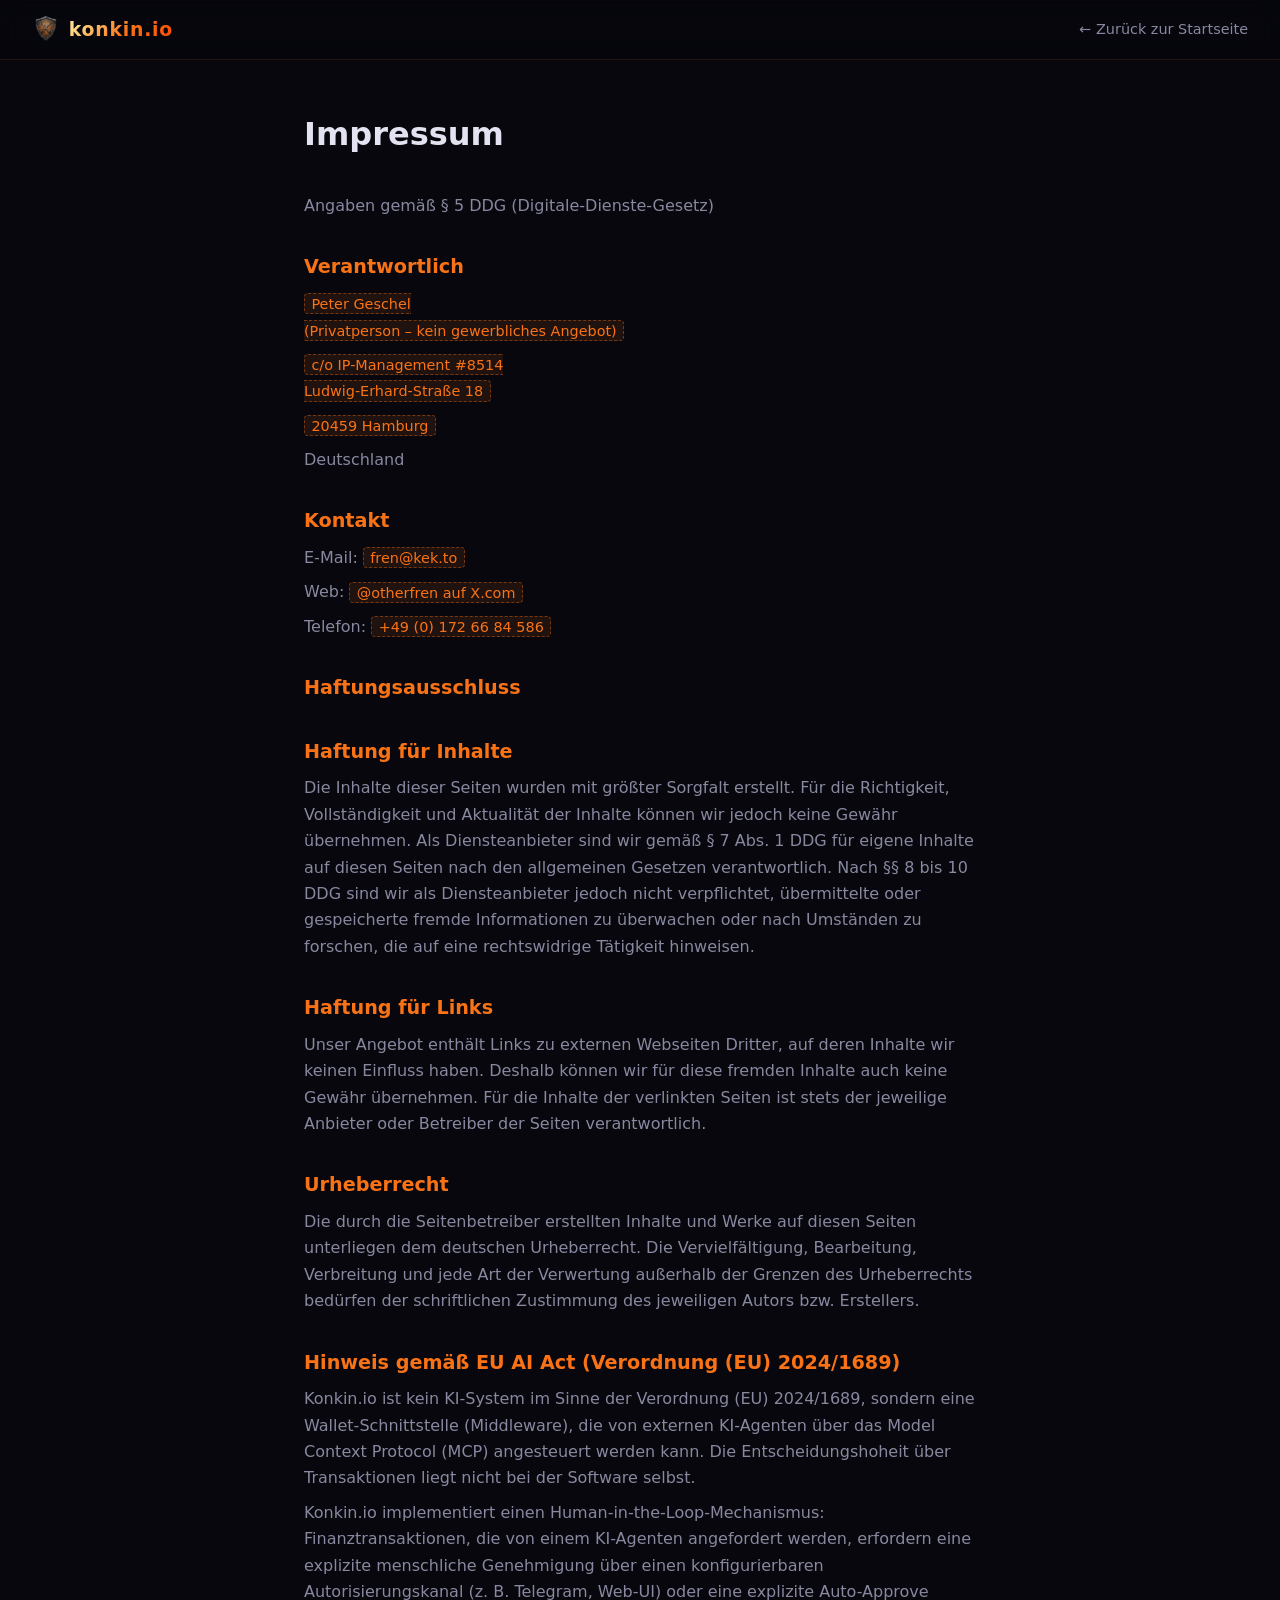
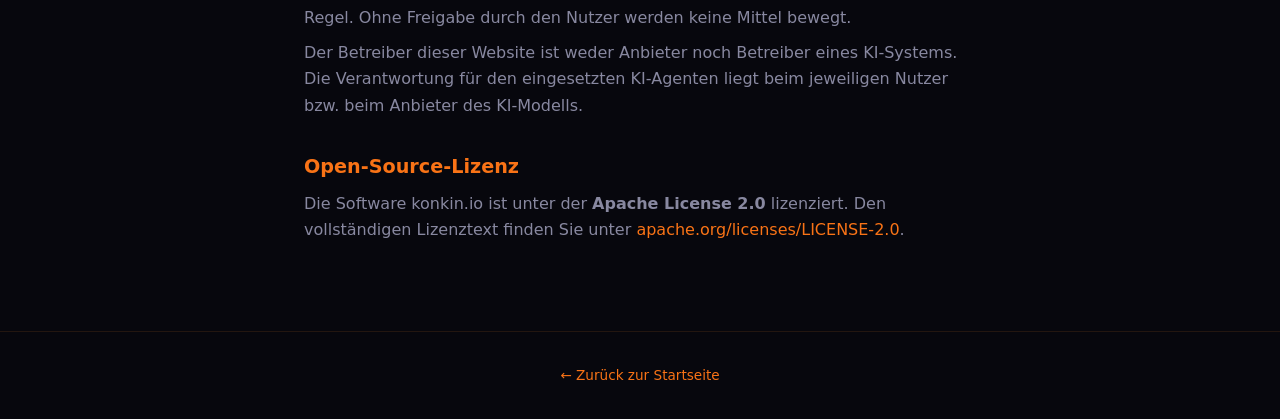
==== documents/landing_page/impressum.html @ c4f493b9 "impressum + lizenz" ====
<!DOCTYPE html>
<html lang="de">
<head>
  <meta charset="UTF-8">
  <meta name="viewport" content="width=device-width, initial-scale=1.0">
  <title>Impressum — konkin.io</title>
  <link rel="icon" type="image/png" href="images/logo_low.png">
  <style>
    :root {
      --bg:      #07070d;
      --bg2:     #0d0d1a;
      --border:  rgba(160, 90, 30, 0.18);
      --text:    #e2e2f0;
      --muted:   #8888a0;
      --accent:  #f97316;
    }

    *, *::before, *::after { box-sizing: border-box; margin: 0; padding: 0; }
    html { scroll-behavior: smooth; }

    body {
      background: var(--bg);
      color: var(--text);
      font-family: 'Segoe UI', system-ui, -apple-system, sans-serif;
      line-height: 1.65;
    }

    a { color: var(--accent); text-decoration: none; }
    a:hover { text-decoration: underline; }

    nav {
      position: sticky;
      top: 0;
      z-index: 100;
      display: flex;
      align-items: center;
      justify-content: space-between;
      padding: 0 2rem;
      height: 60px;
      background: rgba(7, 7, 13, 0.85);
      backdrop-filter: blur(12px);
      border-bottom: 1px solid var(--border);
    }

    .nav-logo {
      display: flex;
      align-items: center;
      gap: 0.55rem;
      font-weight: 800;
      font-size: 1.18rem;
      letter-spacing: 0.04em;
      background: linear-gradient(135deg, #ffffff 0%, #ffd580 35%, #f97316 65%, #ff4500 100%);
      -webkit-background-clip: text;
      -webkit-text-fill-color: transparent;
      background-clip: text;
      text-decoration: none;
    }
    .nav-logo:hover { text-decoration: none; }
    .nav-logo img { width: 28px; height: 28px; object-fit: contain; border-radius: 6px; }

    main {
      max-width: 720px;
      margin: 0 auto;
      padding: 3rem 1.5rem 5rem;
    }

    h1 {
      font-size: 2rem;
      font-weight: 800;
      margin-bottom: 2rem;
    }

    h2 {
      font-size: 1.2rem;
      font-weight: 700;
      margin-top: 2rem;
      margin-bottom: 0.5rem;
      color: var(--accent);
    }

    p, address {
      font-style: normal;
      color: var(--muted);
      margin-bottom: 0.5rem;
    }

    .placeholder {
      color: var(--accent);
      background: rgba(249, 115, 22, 0.1);
      border: 1px dashed rgba(249, 115, 22, 0.4);
      padding: 0.1rem 0.4rem;
      border-radius: 4px;
      font-size: 0.9em;
    }

    footer {
      border-top: 1px solid var(--border);
      padding: 2rem 1.5rem;
      text-align: center;
      color: var(--muted);
      font-size: 0.85rem;
    }
  </style>
</head>
<body>

<nav>
  <a class="nav-logo" href="index.html">
    <img src="images/logo_low.png" alt="konkin.io logo">
    konkin.io
  </a>
  <a href="index.html" style="color: var(--muted); font-size: 0.9rem;">&larr; Zurück zur Startseite</a>
</nav>

<main>
  <h1>Impressum</h1>
  <p>Angaben gemäß § 5 DDG (Digitale-Dienste-Gesetz)</p>

  <h2>Verantwortlich</h2>
  <address>
    <p><span class="placeholder">Peter Geschel<br/>
  (Privatperson – kein gewerbliches Angebot)</span></p>
    <p><span class="placeholder">c/o IP-Management #8514<br/>Ludwig-Erhard-Straße 18</span></p>
    <p><span class="placeholder">20459 Hamburg</span></p>
    <p>Deutschland</p>
  </address>

  <h2>Kontakt</h2>
  <p>E-Mail: <span class="placeholder">fren@kek.to</span></p>
  <p>Web: <span class="placeholder">@otherfren auf X.com</span></p>
  <p>Telefon: <span class="placeholder">+49 (0) 172 66 84 586</span></p>

  <h2>Haftungsausschluss</h2>

  <h2>Haftung für Inhalte</h2>
  <p>
    Die Inhalte dieser Seiten wurden mit größter Sorgfalt erstellt. Für die Richtigkeit, Vollständigkeit und Aktualität der Inhalte können wir jedoch keine Gewähr übernehmen. Als Diensteanbieter sind wir gemäß § 7 Abs. 1 DDG für eigene Inhalte auf diesen Seiten nach den allgemeinen Gesetzen verantwortlich. Nach §§ 8 bis 10 DDG sind wir als Diensteanbieter jedoch nicht verpflichtet, übermittelte oder gespeicherte fremde Informationen zu überwachen oder nach Umständen zu forschen, die auf eine rechtswidrige Tätigkeit hinweisen.
  </p>

  <h2>Haftung für Links</h2>
  <p>
    Unser Angebot enthält Links zu externen Webseiten Dritter, auf deren Inhalte wir keinen Einfluss haben. Deshalb können wir für diese fremden Inhalte auch keine Gewähr übernehmen. Für die Inhalte der verlinkten Seiten ist stets der jeweilige Anbieter oder Betreiber der Seiten verantwortlich.
  </p>

  <h2>Urheberrecht</h2>
  <p>
    Die durch die Seitenbetreiber erstellten Inhalte und Werke auf diesen Seiten unterliegen dem deutschen Urheberrecht. Die Vervielfältigung, Bearbeitung, Verbreitung und jede Art der Verwertung außerhalb der Grenzen des Urheberrechts bedürfen der schriftlichen Zustimmung des jeweiligen Autors bzw. Erstellers.
  </p>

  <h2>Hinweis gemäß EU AI Act (Verordnung (EU) 2024/1689)</h2>
  <p>
    Konkin.io ist kein KI-System im Sinne der Verordnung (EU) 2024/1689, sondern eine Wallet-Schnittstelle (Middleware), die von externen KI-Agenten über das Model Context Protocol (MCP) angesteuert werden kann. Die Entscheidungshoheit über Transaktionen liegt nicht bei der Software selbst.
  </p>
  <p>
    Konkin.io implementiert einen Human-in-the-Loop-Mechanismus: Finanztransaktionen, die von einem KI-Agenten angefordert werden, erfordern eine explizite menschliche Genehmigung über einen konfigurierbaren Autorisierungskanal (z.&nbsp;B. Telegram, Web-UI) oder eine explizite Auto-Approve Regel. Ohne Freigabe durch den Nutzer werden keine Mittel bewegt.
  </p>
  <p>
    Der Betreiber dieser Website ist weder Anbieter noch Betreiber eines KI-Systems. Die Verantwortung für den eingesetzten KI-Agenten liegt beim jeweiligen Nutzer bzw. beim Anbieter des KI-Modells.
  </p>

  <h2>Open-Source-Lizenz</h2>
  <p>
    Die Software konkin.io ist unter der <strong>Apache License 2.0</strong> lizenziert. Den vollständigen Lizenztext finden Sie unter
    <a href="https://www.apache.org/licenses/LICENSE-2.0" target="_blank" rel="noopener">apache.org/licenses/LICENSE-2.0</a>.
  </p>
</main>

<footer>
  <a href="index.html">&larr; Zurück zur Startseite</a>
</footer>

</body>
</html>
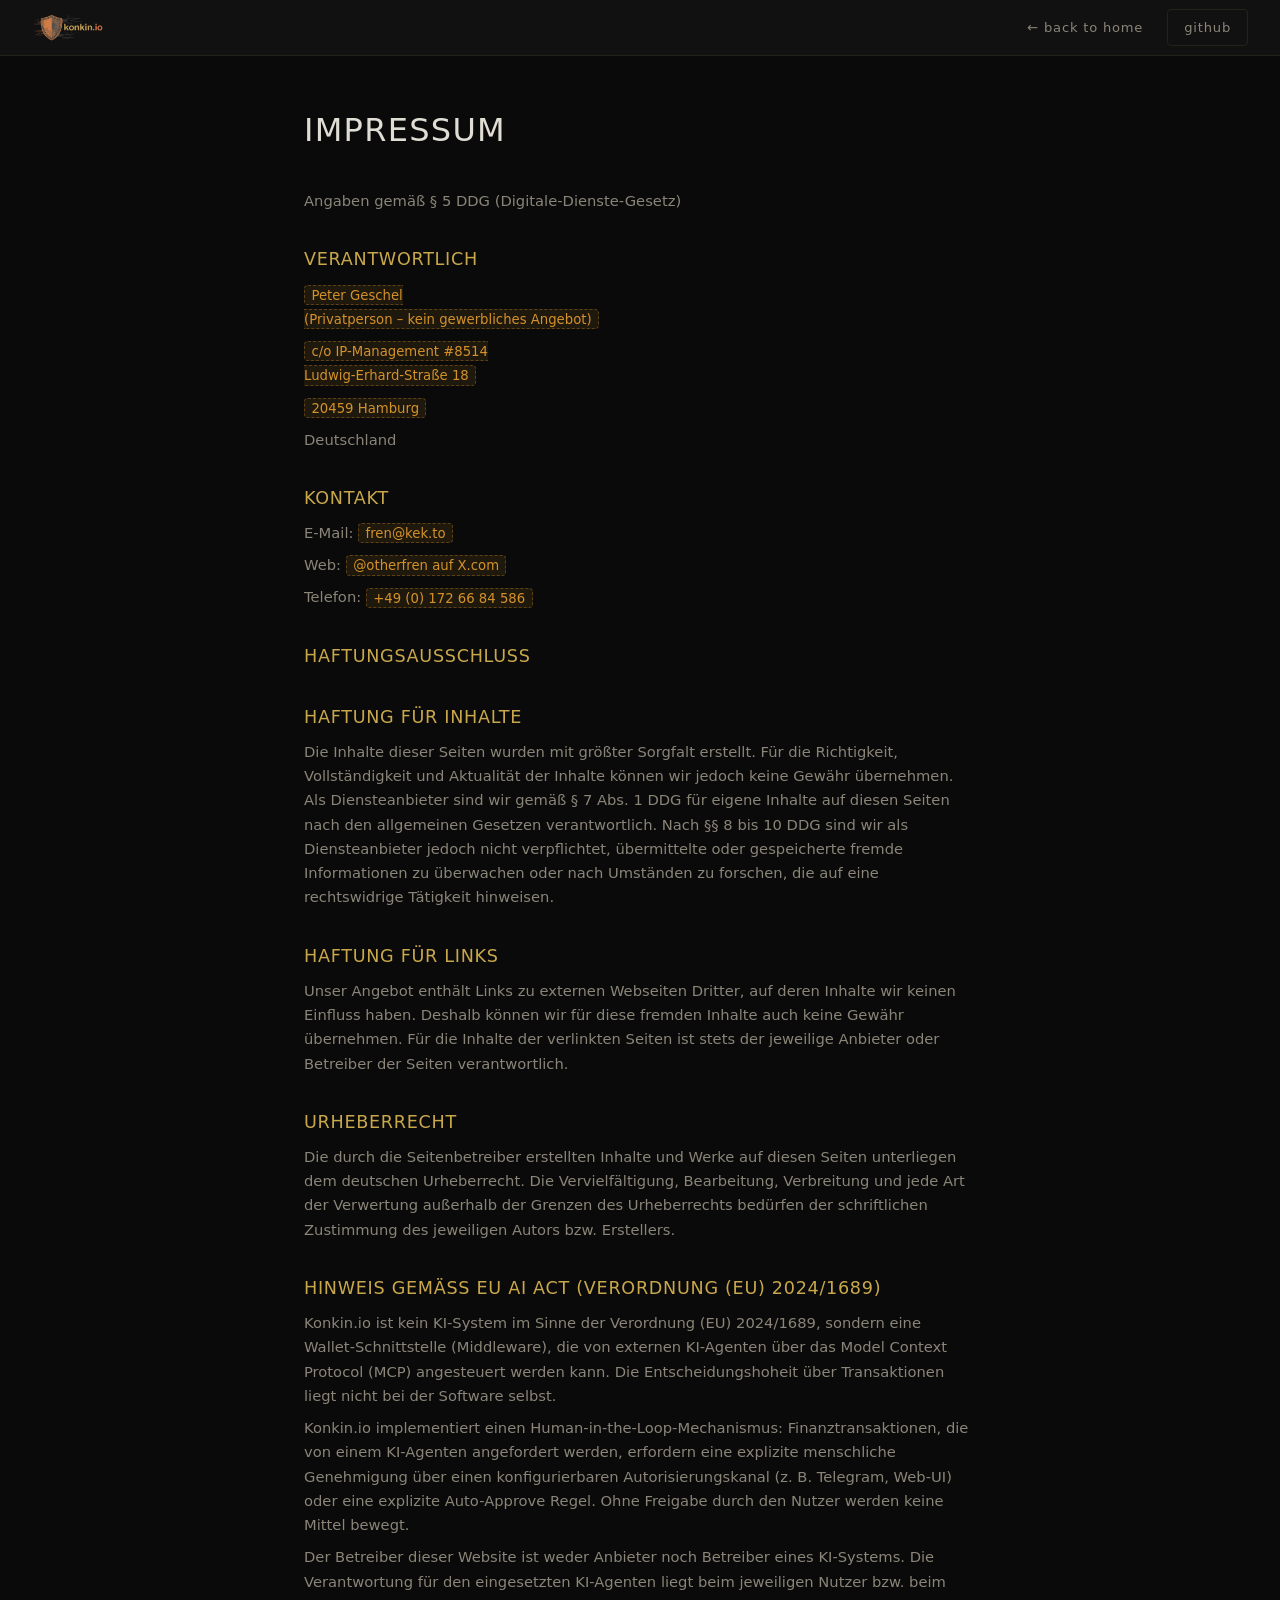
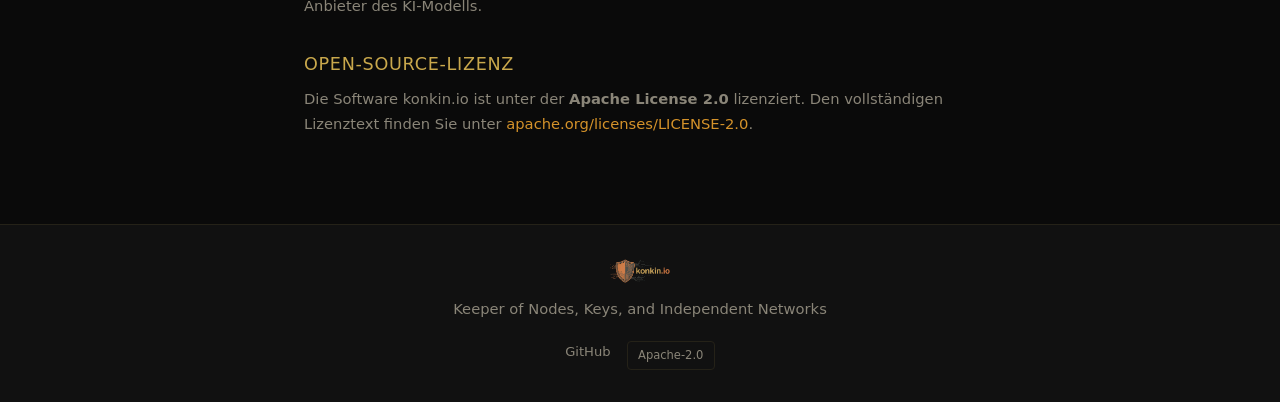
==== commit 89abefc2: "ui improvement /wallets and subwallets" ====
--- a/documents/landing_page/impressum.html
+++ b/documents/landing_page/impressum.html
@@ -4,15 +4,17 @@
   <meta charset="UTF-8">
   <meta name="viewport" content="width=device-width, initial-scale=1.0">
   <title>Impressum — konkin.io</title>
-  <link rel="icon" type="image/png" href="images/logo_low.png">
+  <link rel="icon" type="image/png" href="images/logo_v2_small_trans.png">
+  <link href="https://fonts.googleapis.com/css2?family=Share+Tech+Mono&display=swap" rel="stylesheet">
   <style>
     :root {
-      --bg:      #07070d;
-      --bg2:     #0d0d1a;
-      --border:  rgba(160, 90, 30, 0.18);
-      --text:    #e2e2f0;
-      --muted:   #8888a0;
-      --accent:  #f97316;
+      --bg:      #0a0a0a;
+      --bg2:     #111111;
+      --border:  #252218;
+      --text:    #e0ddd5;
+      --muted:   #8a8578;
+      --accent:  #d4922a;
+      --gold:    #c9a84c;
     }
 
     *, *::before, *::after { box-sizing: border-box; margin: 0; padding: 0; }
@@ -26,8 +28,9 @@
     }
 
     a { color: var(--accent); text-decoration: none; }
-    a:hover { text-decoration: underline; }
-
+    a:hover { color: var(--gold); }
+
+    /* ── Nav ── */
     nav {
       position: sticky;
       top: 0;
@@ -36,28 +39,48 @@
       align-items: center;
       justify-content: space-between;
       padding: 0 2rem;
-      height: 60px;
-      background: rgba(7, 7, 13, 0.85);
-      backdrop-filter: blur(12px);
+      height: 56px;
+      background: var(--bg2);
       border-bottom: 1px solid var(--border);
     }
 
     .nav-logo {
       display: flex;
       align-items: center;
-      gap: 0.55rem;
-      font-weight: 800;
-      font-size: 1.18rem;
-      letter-spacing: 0.04em;
-      background: linear-gradient(135deg, #ffffff 0%, #ffd580 35%, #f97316 65%, #ff4500 100%);
-      -webkit-background-clip: text;
-      -webkit-text-fill-color: transparent;
-      background-clip: text;
+      gap: 0.6rem;
       text-decoration: none;
     }
     .nav-logo:hover { text-decoration: none; }
-    .nav-logo img { width: 28px; height: 28px; object-fit: contain; border-radius: 6px; }
-
+
+    .nav-logo img {
+      height: 32px;
+      width: auto;
+      object-fit: contain;
+    }
+
+    .nav-links {
+      display: flex;
+      align-items: center;
+      gap: 1.5rem;
+    }
+
+    .nav-links a {
+      color: var(--muted);
+      font-size: 0.82rem;
+      letter-spacing: 0.06em;
+      text-transform: lowercase;
+    }
+    .nav-links a:hover { color: var(--accent); }
+
+    .btn-ghost {
+      border: 1px solid var(--border);
+      padding: 0.4rem 1rem;
+      border-radius: 4px;
+      font-size: 0.82rem;
+    }
+    .btn-ghost:hover { border-color: var(--accent); color: var(--accent); }
+
+    /* ── Main content ── */
     main {
       max-width: 720px;
       margin: 0 auto;
@@ -66,39 +89,86 @@
 
     h1 {
       font-size: 2rem;
-      font-weight: 800;
+      font-weight: 400;
+      letter-spacing: 0.04em;
+      text-transform: uppercase;
       margin-bottom: 2rem;
     }
 
     h2 {
-      font-size: 1.2rem;
-      font-weight: 700;
+      font-size: 1.1rem;
+      font-weight: 400;
+      letter-spacing: 0.04em;
+      text-transform: uppercase;
       margin-top: 2rem;
       margin-bottom: 0.5rem;
-      color: var(--accent);
+      color: var(--gold);
     }
 
     p, address {
       font-style: normal;
       color: var(--muted);
       margin-bottom: 0.5rem;
+      font-size: 0.92rem;
     }
 
     .placeholder {
       color: var(--accent);
-      background: rgba(249, 115, 22, 0.1);
-      border: 1px dashed rgba(249, 115, 22, 0.4);
+      background: rgba(212, 146, 42, 0.1);
+      border: 1px dashed rgba(212, 146, 42, 0.35);
       padding: 0.1rem 0.4rem;
       border-radius: 4px;
       font-size: 0.9em;
     }
 
+    /* ── Footer ── */
     footer {
       border-top: 1px solid var(--border);
       padding: 2rem 1.5rem;
       text-align: center;
       color: var(--muted);
-      font-size: 0.85rem;
+      font-size: 0.82rem;
+      background: var(--bg2);
+    }
+
+    footer .footer-inner {
+      max-width: 1080px;
+      margin: 0 auto;
+      display: flex;
+      flex-direction: column;
+      align-items: center;
+      gap: 0.75rem;
+    }
+
+    footer a { color: var(--muted); }
+    footer a:hover { color: var(--accent); }
+
+    .footer-logo {
+      display: flex;
+      align-items: center;
+      justify-content: center;
+    }
+
+    .footer-logo img {
+      height: 28px;
+      width: auto;
+    }
+
+    .license-badge {
+      display: inline-flex;
+      align-items: center;
+      gap: 0.4rem;
+      border: 1px solid var(--border);
+      border-radius: 4px;
+      padding: 0.25rem 0.65rem;
+      font-size: 0.72rem;
+      color: var(--muted);
+    }
+
+    @media (max-width: 600px) {
+      nav { padding: 0 1rem; }
+      .nav-links { gap: 0.8rem; }
+      .nav-links a { font-size: 0.74rem; }
     }
   </style>
 </head>
@@ -106,10 +176,14 @@
 
 <nav>
   <a class="nav-logo" href="index.html">
-    <img src="images/logo_low.png" alt="konkin.io logo">
-    konkin.io
+    <img src="images/logo_v2_small_trans.png" alt="konkin.io logo">
   </a>
-  <a href="index.html" style="color: var(--muted); font-size: 0.9rem;">&larr; Zurück zur Startseite</a>
+  <div class="nav-links">
+    <a href="index.html">&larr; back to home</a>
+    <a href="https://github.com/otherfren/konkin" class="btn-ghost" target="_blank" rel="noopener">
+      GitHub
+    </a>
+  </div>
 </nav>
 
 <main>
@@ -166,7 +240,16 @@
 </main>
 
 <footer>
-  <a href="index.html">&larr; Zurück zur Startseite</a>
+  <div class="footer-inner">
+    <div class="footer-logo">
+      <img src="images/logo_v2_small_trans.png" alt="konkin.io logo">
+    </div>
+    <p>Keeper of Nodes, Keys, and Independent Networks</p>
+    <div style="display:flex; gap:1rem; flex-wrap:wrap; justify-content:center;">
+      <a href="https://github.com/otherfren/konkin" target="_blank" rel="noopener">GitHub</a>
+      <span class="license-badge">Apache-2.0</span>
+    </div>
+  </div>
 </footer>
 
 </body>
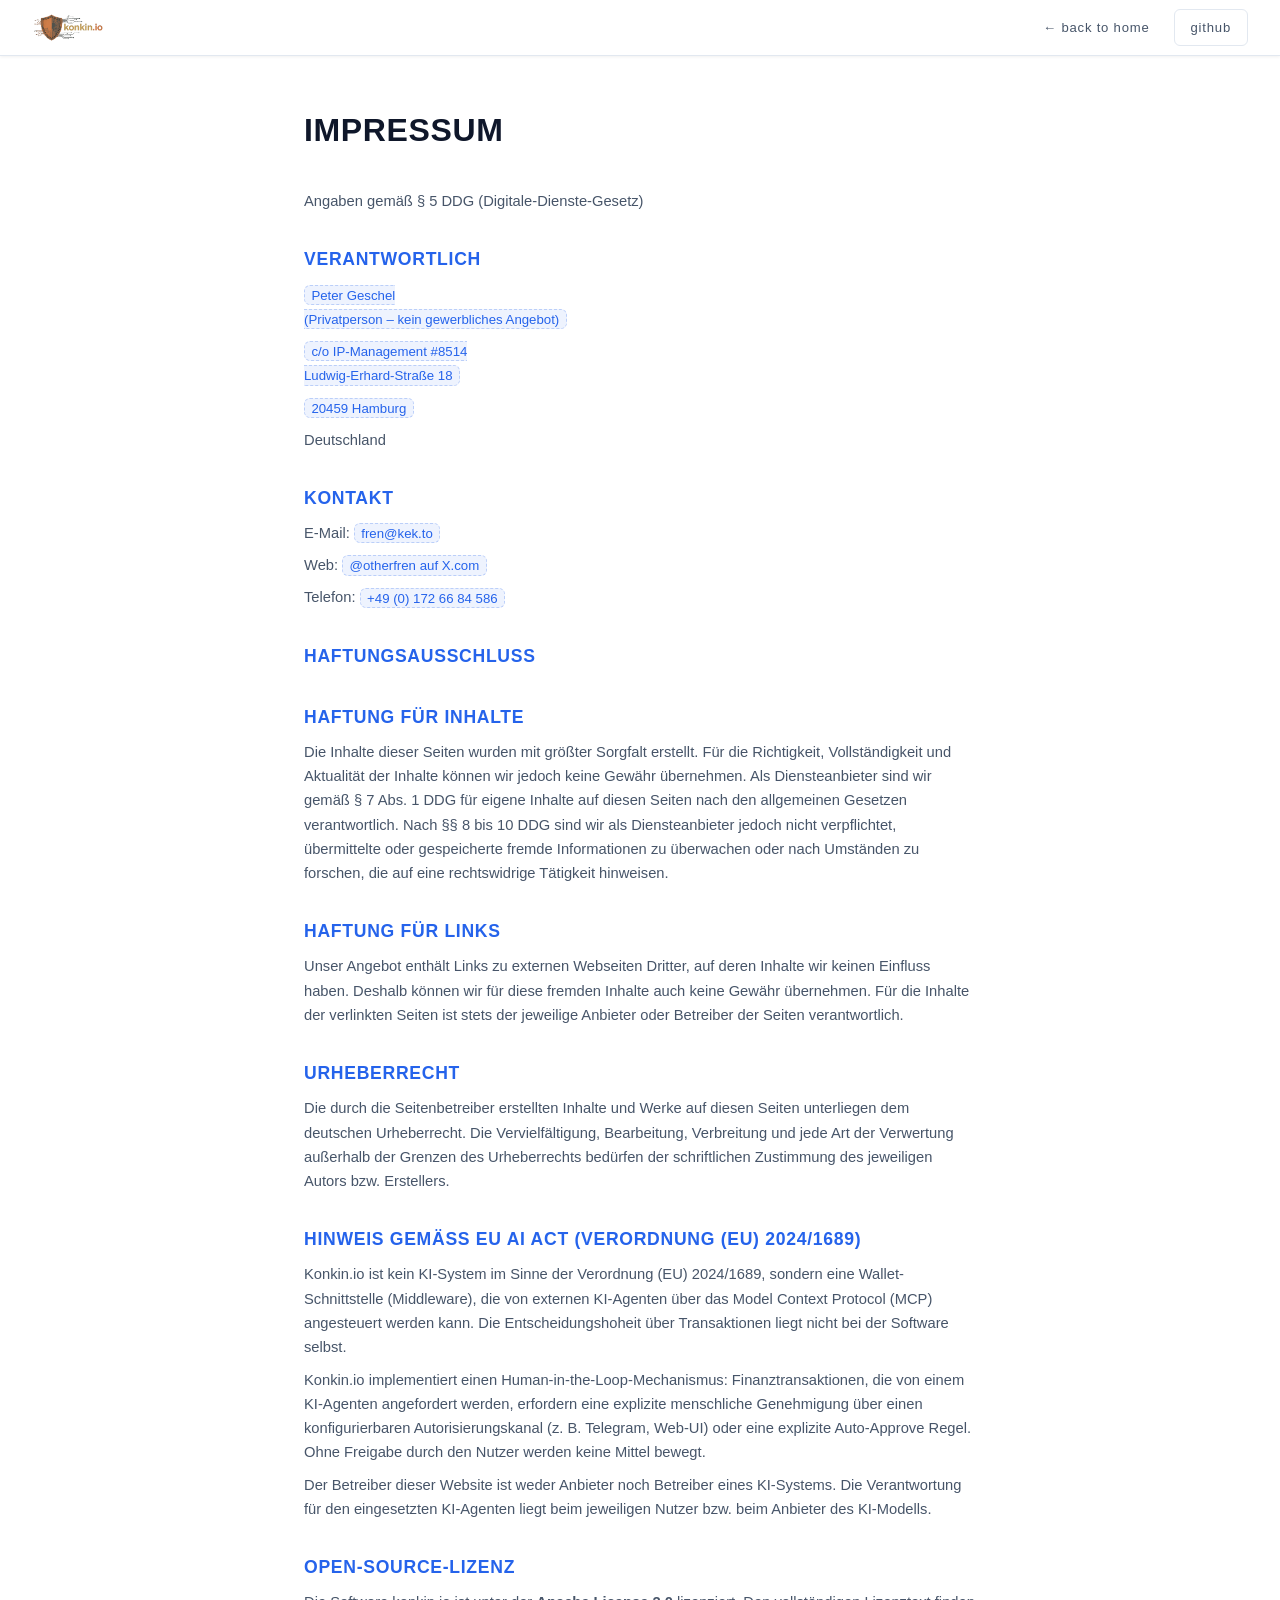
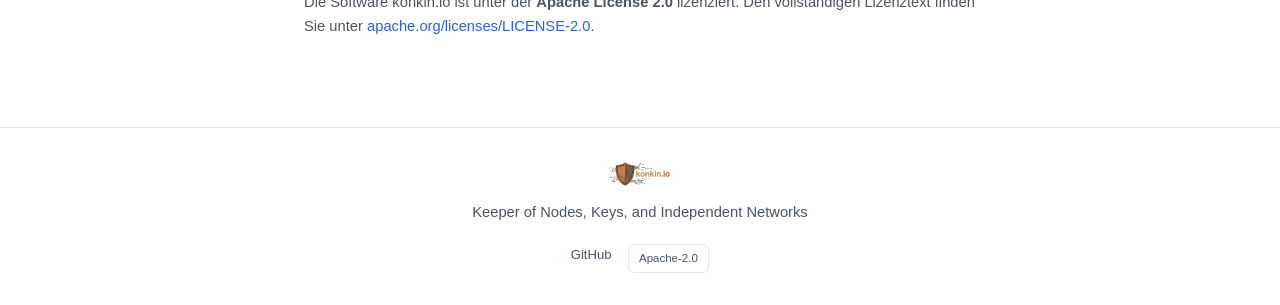
==== commit 4fefdd13: "ui redesign" ====
--- a/documents/landing_page/impressum.html
+++ b/documents/landing_page/impressum.html
@@ -5,16 +5,22 @@
   <meta name="viewport" content="width=device-width, initial-scale=1.0">
   <title>Impressum — konkin.io</title>
   <link rel="icon" type="image/png" href="images/logo_v2_small_trans.png">
-  <link href="https://fonts.googleapis.com/css2?family=Share+Tech+Mono&display=swap" rel="stylesheet">
   <style>
+    @font-face {
+      font-family: 'Share Tech Mono';
+      font-style: normal;
+      font-weight: 400;
+      font-display: swap;
+      src: url('fonts/ShareTechMono-Regular.ttf') format('truetype');
+    }
     :root {
-      --bg:      #0a0a0a;
-      --bg2:     #111111;
-      --border:  #252218;
-      --text:    #e0ddd5;
-      --muted:   #8a8578;
-      --accent:  #d4922a;
-      --gold:    #c9a84c;
+      --bg:      #ffffff;
+      --bg2:     #f5f6f8;
+      --border:  #e2e8f0;
+      --text:    #0f172a;
+      --muted:   #475569;
+      --accent:  #2563eb;
+      --gold:    #1d4ed8;
     }
 
     *, *::before, *::after { box-sizing: border-box; margin: 0; padding: 0; }
@@ -23,7 +29,8 @@
     body {
       background: var(--bg);
       color: var(--text);
-      font-family: 'Segoe UI', system-ui, -apple-system, sans-serif;
+      font-family: -apple-system, BlinkMacSystemFont, 'Segoe UI', Roboto, 'Helvetica Neue', Arial, sans-serif;
+      font-size: 15px;
       line-height: 1.65;
     }
 
@@ -40,8 +47,9 @@
       justify-content: space-between;
       padding: 0 2rem;
       height: 56px;
-      background: var(--bg2);
+      background: var(--bg);
       border-bottom: 1px solid var(--border);
+      box-shadow: 0 1px 3px rgba(0, 0, 0, 0.06);
     }
 
     .nav-logo {
@@ -75,7 +83,7 @@
     .btn-ghost {
       border: 1px solid var(--border);
       padding: 0.4rem 1rem;
-      border-radius: 4px;
+      border-radius: 6px;
       font-size: 0.82rem;
     }
     .btn-ghost:hover { border-color: var(--accent); color: var(--accent); }
@@ -89,20 +97,20 @@
 
     h1 {
       font-size: 2rem;
-      font-weight: 400;
-      letter-spacing: 0.04em;
+      font-weight: 700;
+      letter-spacing: 0.02em;
       text-transform: uppercase;
       margin-bottom: 2rem;
     }
 
     h2 {
       font-size: 1.1rem;
-      font-weight: 400;
+      font-weight: 600;
       letter-spacing: 0.04em;
       text-transform: uppercase;
       margin-top: 2rem;
       margin-bottom: 0.5rem;
-      color: var(--gold);
+      color: var(--accent);
     }
 
     p, address {
@@ -114,10 +122,10 @@
 
     .placeholder {
       color: var(--accent);
-      background: rgba(212, 146, 42, 0.1);
-      border: 1px dashed rgba(212, 146, 42, 0.35);
+      background: rgba(37, 99, 235, 0.08);
+      border: 1px dashed rgba(37, 99, 235, 0.25);
       padding: 0.1rem 0.4rem;
-      border-radius: 4px;
+      border-radius: 6px;
       font-size: 0.9em;
     }
 
@@ -128,7 +136,7 @@
       text-align: center;
       color: var(--muted);
       font-size: 0.82rem;
-      background: var(--bg2);
+      background: var(--bg);
     }
 
     footer .footer-inner {
@@ -159,7 +167,7 @@
       align-items: center;
       gap: 0.4rem;
       border: 1px solid var(--border);
-      border-radius: 4px;
+      border-radius: 6px;
       padding: 0.25rem 0.65rem;
       font-size: 0.72rem;
       color: var(--muted);
